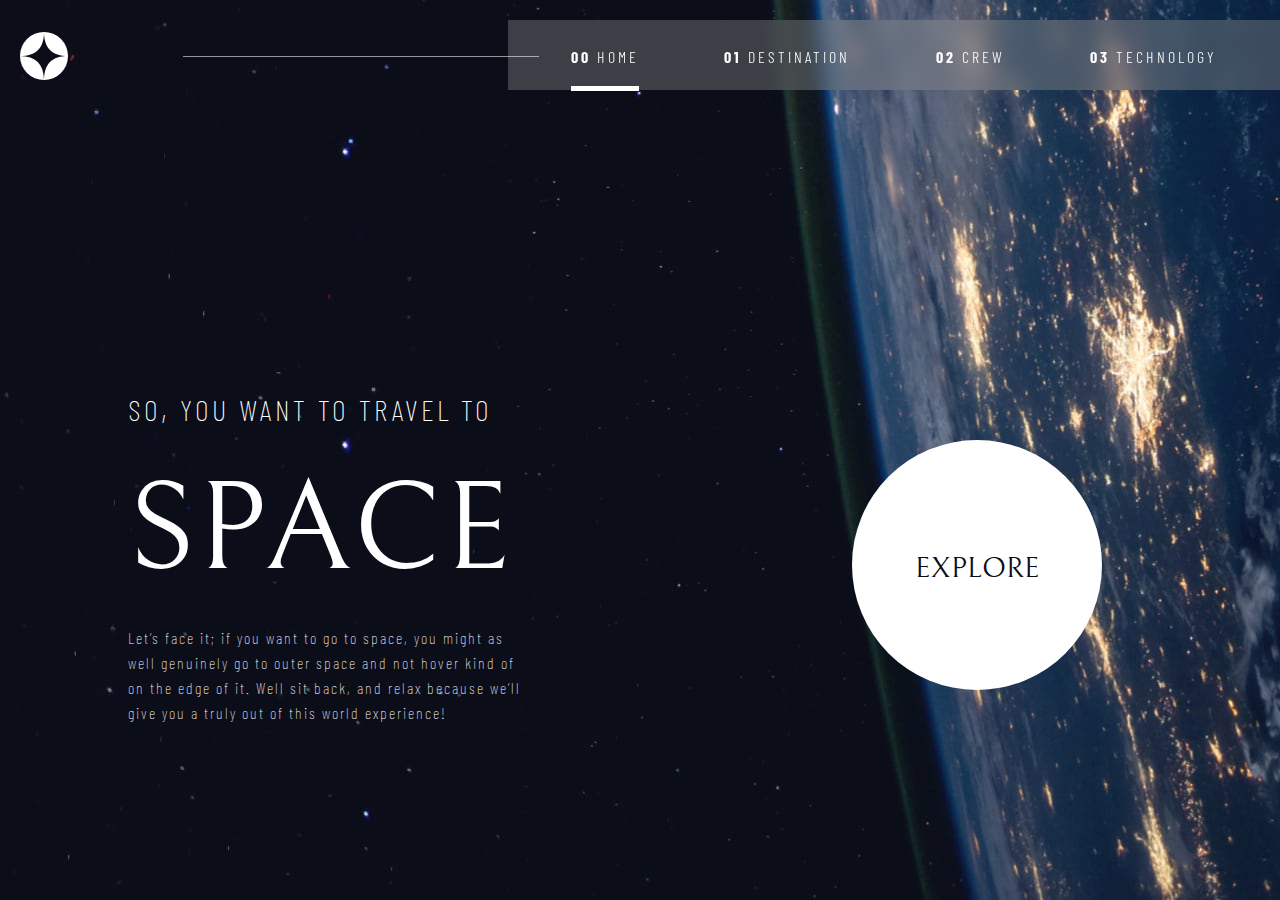
==== index.html @ a59ac980 "tablet clear" ====
<!DOCTYPE html>
<html lang="en">
  <head>
    <meta charset="UTF-8" />
    <meta name="viewport" content="width=device-width, initial-scale=1.0" />
    <meta name="description" content="Index" />
    <link rel="stylesheet" href="Styles/reset.css" />
    <link rel="stylesheet" href="Styles/index-style.css" />
    <link
      rel="icon"
      type="image/png"
      sizes="32x32"
      href="./assets/favicon-32x32.png"
    />

    <title>Frontend Mentor | Space tourism website</title>
  </head>
  <body>
    <div class="description" style="display: none">index</div>
    <header>
      <div>
        <img class="notOnTab" src="/assets/shared/logo.svg" alt="" />
        <hr class="notOnTab" />
      </div>
      <nav>
        <a href="/index.html" class="navLink"
          ><span class="navL">00</span> HOME</a
        >
        <a href="/destination.html" class="navLink"
          ><span class="navL">01</span> DESTINATION</a
        >
        <a href="/crew.html" class="navLink"
          ><span class="navL">02</span> CREW</a
        >
        <a href="/technology.html" class="navLink"
          ><span class="navL">03</span> TECHNOLOGY</a
        >
      </nav>
    </header>
    <section>
      <div id="info">
        <div id="Subtitle">So, you want to travel to</div>
        <div id="title">Space</div>
        <div id="content">
          <p>
            Let’s face it; if you want to go to space, you might as well
            genuinely go to outer space and not hover kind of on the edge of it.
            Well sit back, and relax because we’ll give you a truly out of this
            world experience!
          </p>
        </div>
      </div>
      <div id="explore">
        <div><a href="#">Explore</a></div>
      </div>
    </section>
    <script src="/JSaction/app.js"></script>
  </body>
</html>
---- Styles/index-style.css ----
@import url('https://fonts.googleapis.com/css2?family=Barlow+Condensed:wght@100;200;300;500&family=Bellefair&family=Rubik:ital,wght@1,300&display=swap');
body{
    color:#FFFFFF;
    height: 100vh;
    background:  url("/assets/home/background-home-desktop.jpg");
    background-size: cover; 
    font-family: 'Barlow Condensed', sans-serif;
}

/*To create Left aligned navigation bar*/
header{
    display: flex;
}
header>div{
    padding-top:22px;
    padding-left: 20px;
    width: 40%;
    display: flex;
    align-items: center;
}
header>div>hr{
    position: relative;
    left: 15%;
    z-index: 5;
    width: 73%;
    background-color: #ffffff90;
    border: none;
    height: 0.1px;
}
nav{
    display: flex;
    height: 70px;
    width: 60%;
    margin-top: 20px;
    background-color: #9797975b;
    backdrop-filter: blur(10px);
    align-items: center;
    justify-content: space-around;
    padding: 0 20px 0px 20px;
    letter-spacing: 3px;
    font-weight: 300;
}

nav a{
    height: 60%;
    margin-top:30px;
    transition: border-bottom 0.2s;
}
.activeNavLink{
    border-bottom: solid 5px #FFFFFF;
    box-sizing: border-box;
}
nav a:hover{
    border-bottom: solid 5px #ffffff72;
        box-sizing: border-box;
    
}
.navL{
    font-weight: 700;
}

/*main content section formatting*/
section{
    height: 30vh;
    padding: 10%;
    display: flex;
    padding-top: 300px;
    justify-content: space-between;
    
}

/*information card format*/
#info{
    display: flex;
    flex-direction: column;
    width: 400px;
    margin-right: 100px;
    font-weight: 100;
    letter-spacing: 2px;
}

#Subtitle{
    font-size: 2.2em;
    font-variant-caps: all-petite-caps;
    letter-spacing: 3px;

}
#title{
    font-weight: 100;
    font-size: 180px;
    font-family: 'Bellefair', serif;
    font-variant-caps: all-petite-caps;
    margin-bottom: 20px;
}
#content{
    line-height: 25px;
}

/*explore button format*/
#explore {
    width: 250px;
    height: 250px;
    border-radius: 50%;
    border: solid 50px transparent;
}
#explore div{
   
    color: #0B0D17;
    width: 250px;
    height: 250px;
    font-family: 'Bellefair', serif;
    font-variant-caps: all-petite-caps;
    font-size: 42px;
    background-color: #FFFFFF;
    display: flex;
    align-items: center;
    justify-content: center;
    border-radius: 50%;
}
#explore:hover{
    transition: border 0.2s ease-in;
    border: solid 50px #ffffff67;

}
@media (min-width: 768px) and (max-width: 1024px) {
    body {
        background-image: url(/assets/home/background-home-tablet.jpg);
        background-position: center;
    }

    .notOnTab {
        display: none;
    }

    nav {
        margin-top: 0;
        height: 85px;
        width: 80%;
    }

    section {
        display: flex;
        flex-direction: column;
        padding: 5%;
        padding-top: 50px;
        align-items: center;
    }

    #info {

        align-items: center;
        margin-right: 0px;
        margin-bottom: 20px;
    }
}
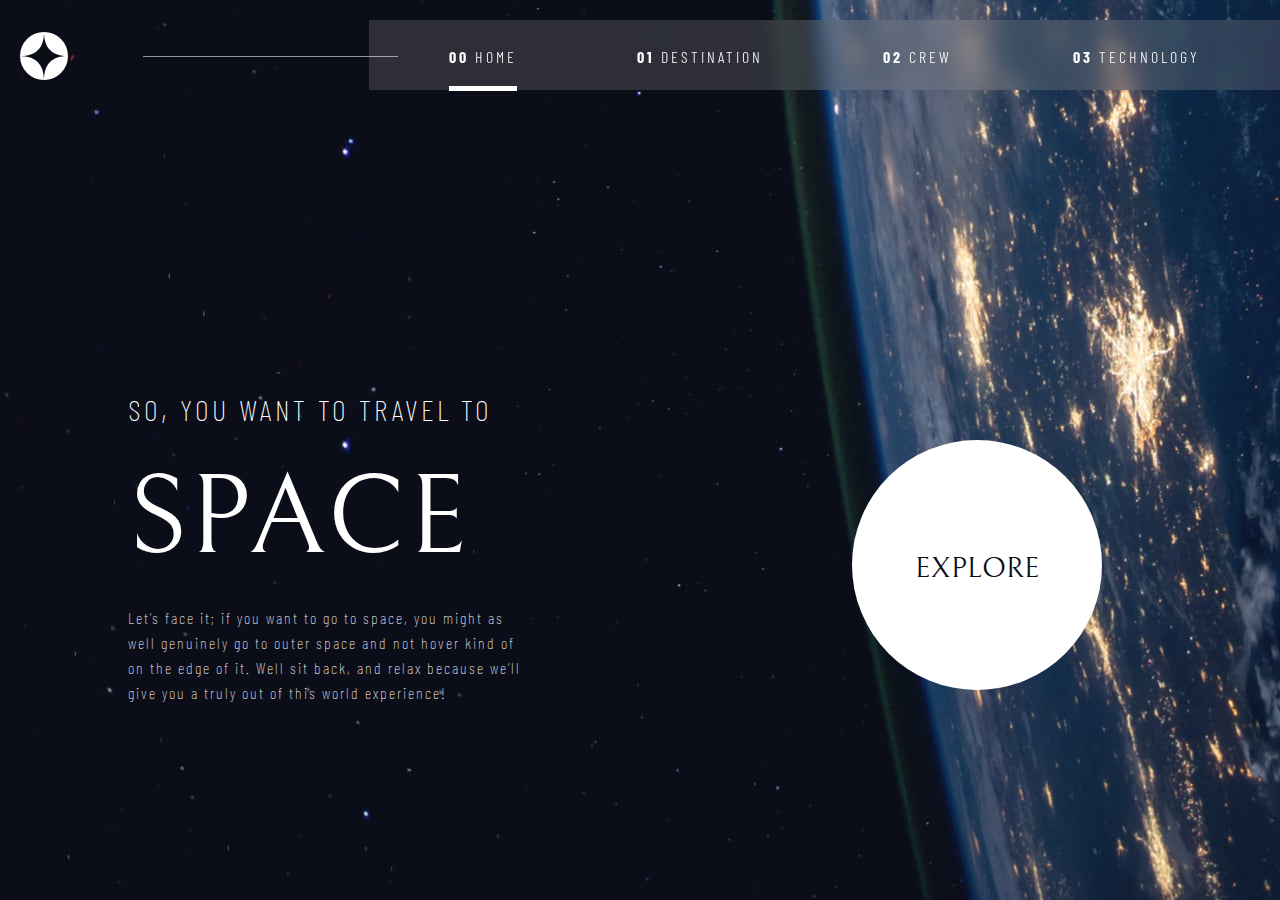
==== commit bd0a031c: "tablet clear" ====
--- a/index.html
+++ b/index.html
@@ -19,10 +19,11 @@
     <div class="description" style="display: none">index</div>
     <header>
       <div>
-        <img class="notOnTab" src="/assets/shared/logo.svg" alt="" />
+        <img src="/assets/shared/logo.svg" alt="" />
         <hr class="notOnTab" />
       </div>
-      <nav>
+      <img src="/assets/shared/icon-hamburger.svg" alt="" class="hmb" />
+      <nav class="hmn">
         <a href="/index.html" class="navLink"
           ><span class="navL">00</span> HOME</a
         >
--- a/Styles/index-style.css
+++ b/Styles/index-style.css
@@ -1,7 +1,7 @@
 @import url('https://fonts.googleapis.com/css2?family=Barlow+Condensed:wght@100;200;300;500&family=Bellefair&family=Rubik:ital,wght@1,300&display=swap');
 body{
     color:#FFFFFF;
-    height: 100vh;
+    min-height: 100vh;
     background:  url("/assets/home/background-home-desktop.jpg");
     background-size: cover; 
     font-family: 'Barlow Condensed', sans-serif;
@@ -27,12 +27,15 @@
     border: none;
     height: 0.1px;
 }
+.hmb{
+    display: none;
+}
 nav{
     display: flex;
     height: 70px;
-    width: 60%;
+    width: 100%;
     margin-top: 20px;
-    background-color: #9797975b;
+    background-color: #9797973f;
     backdrop-filter: blur(10px);
     align-items: center;
     justify-content: space-around;
@@ -87,7 +90,7 @@
 }
 #title{
     font-weight: 100;
-    font-size: 180px;
+    font-size: 10em;
     font-family: 'Bellefair', serif;
     font-variant-caps: all-petite-caps;
     margin-bottom: 20px;
@@ -122,7 +125,7 @@
     border: solid 50px #ffffff67;
 
 }
-@media (min-width: 768px) and (max-width: 1024px) {
+@media (max-width: 1024px) {
     body {
         background-image: url(/assets/home/background-home-tablet.jpg);
         background-position: center;
@@ -153,3 +156,63 @@
         margin-bottom: 20px;
     }
 }
+@media(max-width: 600px){
+    body {
+            background-image: url(/assets/home/background-home-mobile.jpg);
+            background-position: top;
+            height: auto;
+        }
+        header{
+            justify-content: space-between;
+            height: 40px;
+            padding: 20px 10px 0px 10px;
+        }
+        header>div{
+            padding-top: 0px;
+            padding-left: 0px;
+        }
+        .hmb {
+            display: flex;
+            position: fixed;
+            right:10px;
+            height: 40px;
+        }
+        .hmn{
+            display: none;
+        }
+        section{
+font-size: 14px;
+        }
+                /*explore button format*/
+                #explore {
+                    width: 150px;
+                    height: 1500px;
+                    border-radius: 50%;
+                    border: solid 50px transparent;
+                }
+        
+                #explore div {
+        
+                    color: #0B0D17;
+                    width: 150px;
+                    height: 150px;
+                    font-family: 'Bellefair', serif;
+                    font-variant-caps: all-petite-caps;
+                    font-size: 32px;
+                    background-color: #FFFFFF;
+                    display: flex;
+                    align-items: center;
+                    justify-content: center;
+                    border-radius: 50%;
+                }
+        
+                #explore:hover {
+                    transition: border 0.2s ease-in;
+                    border: solid 50px #ffffff67;
+        
+                }
+        
+        
+    
+        
+}
